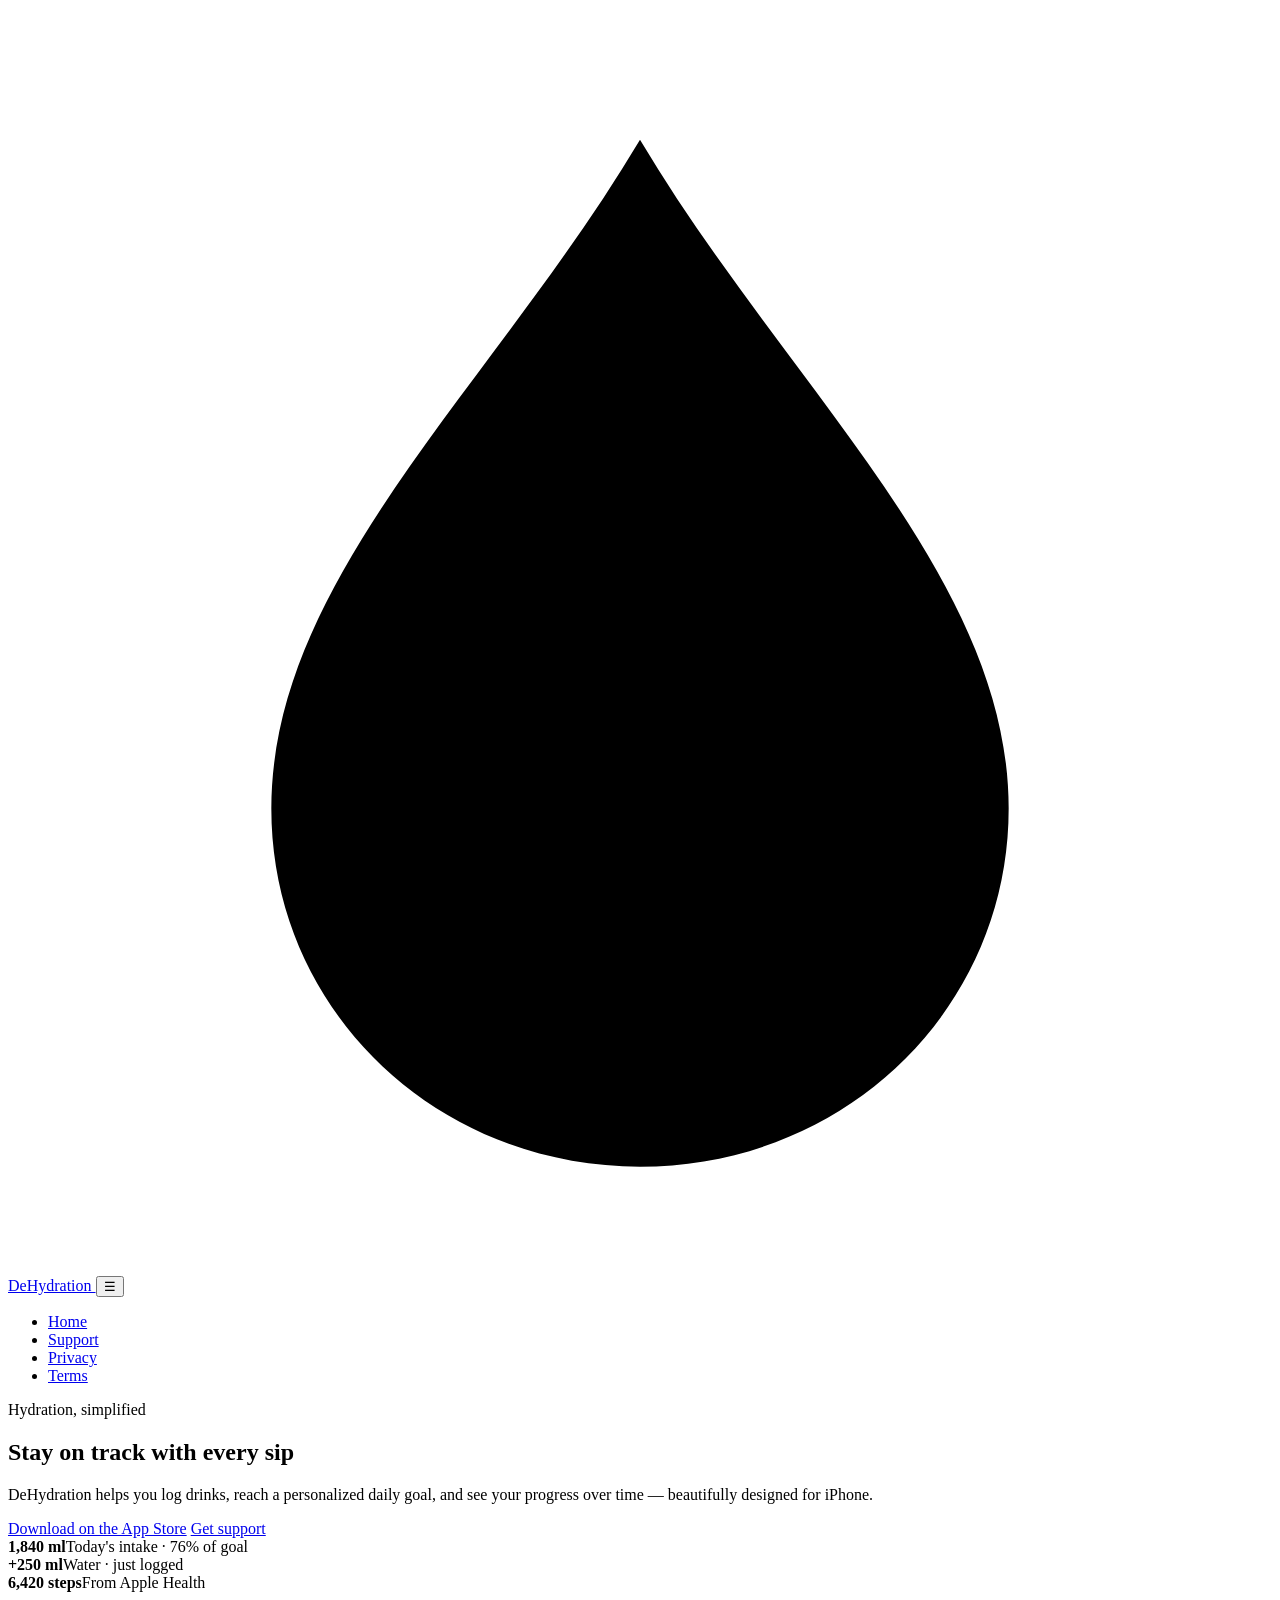
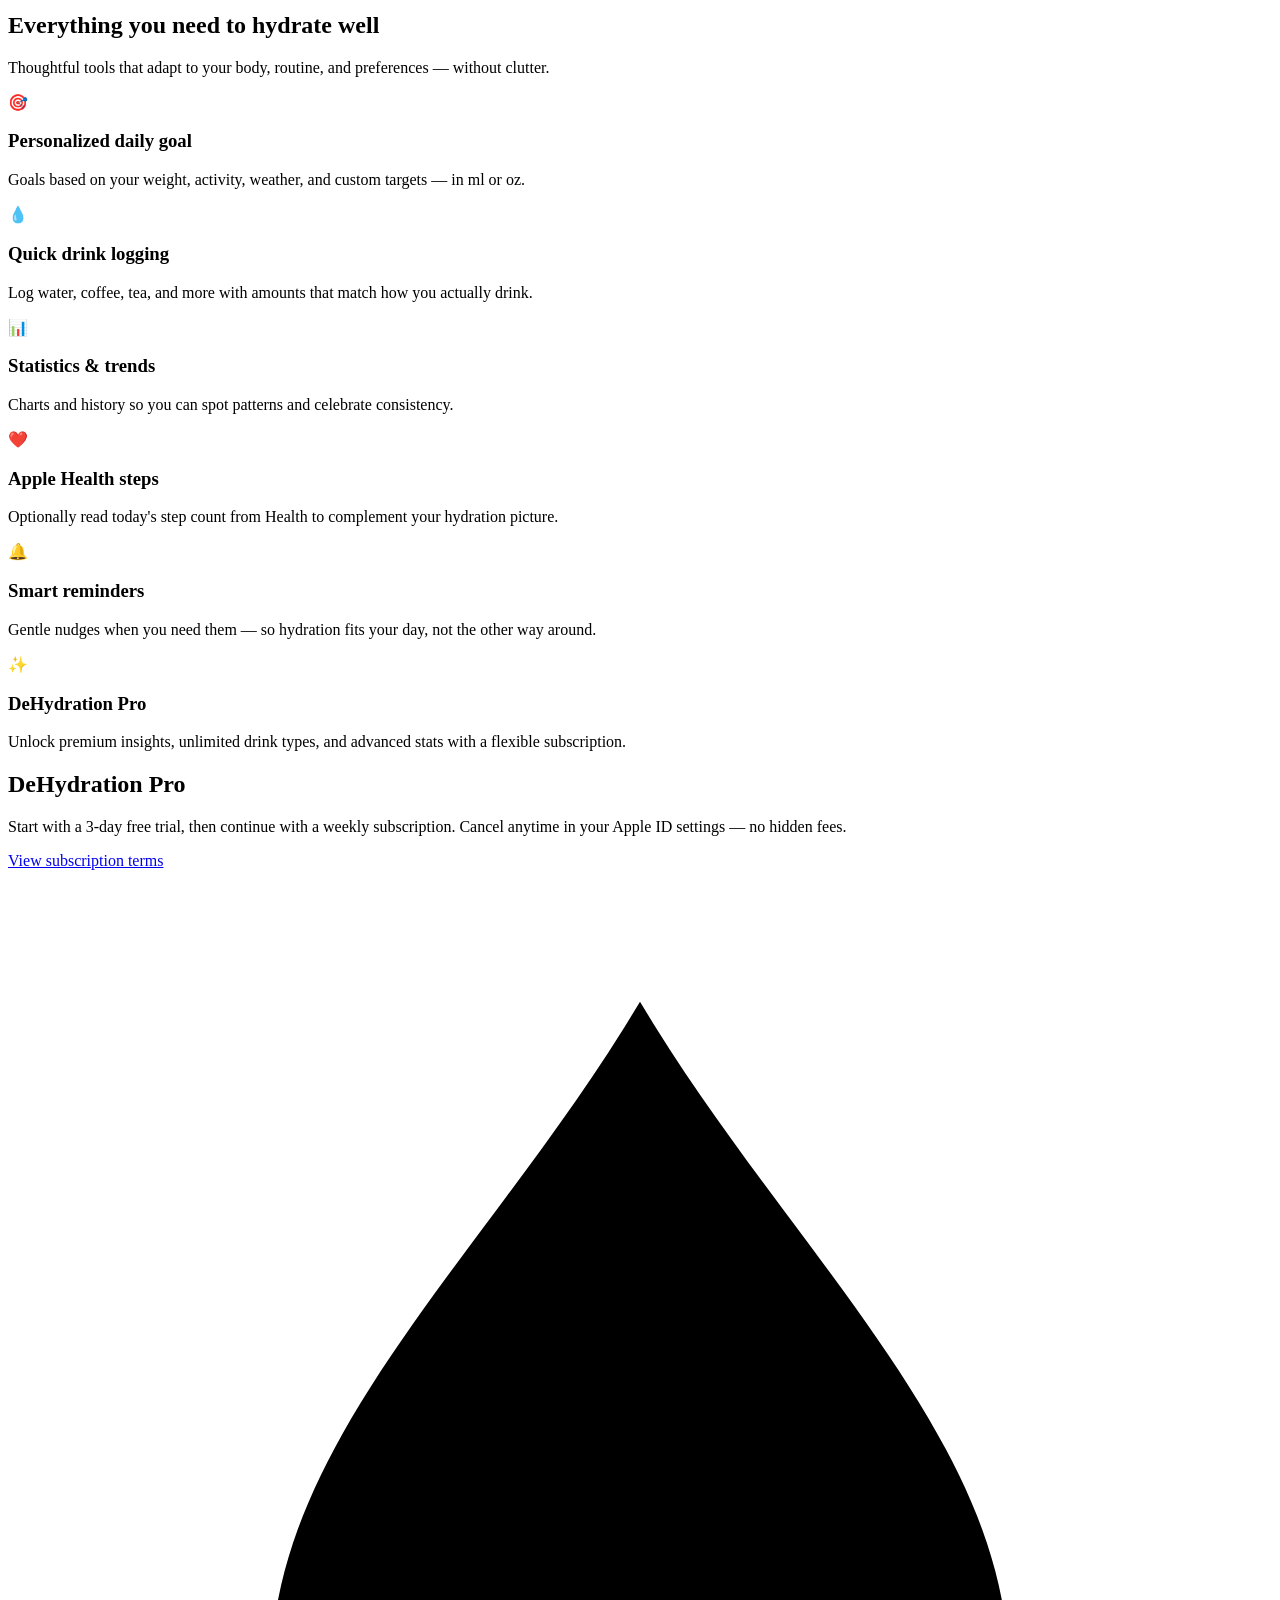
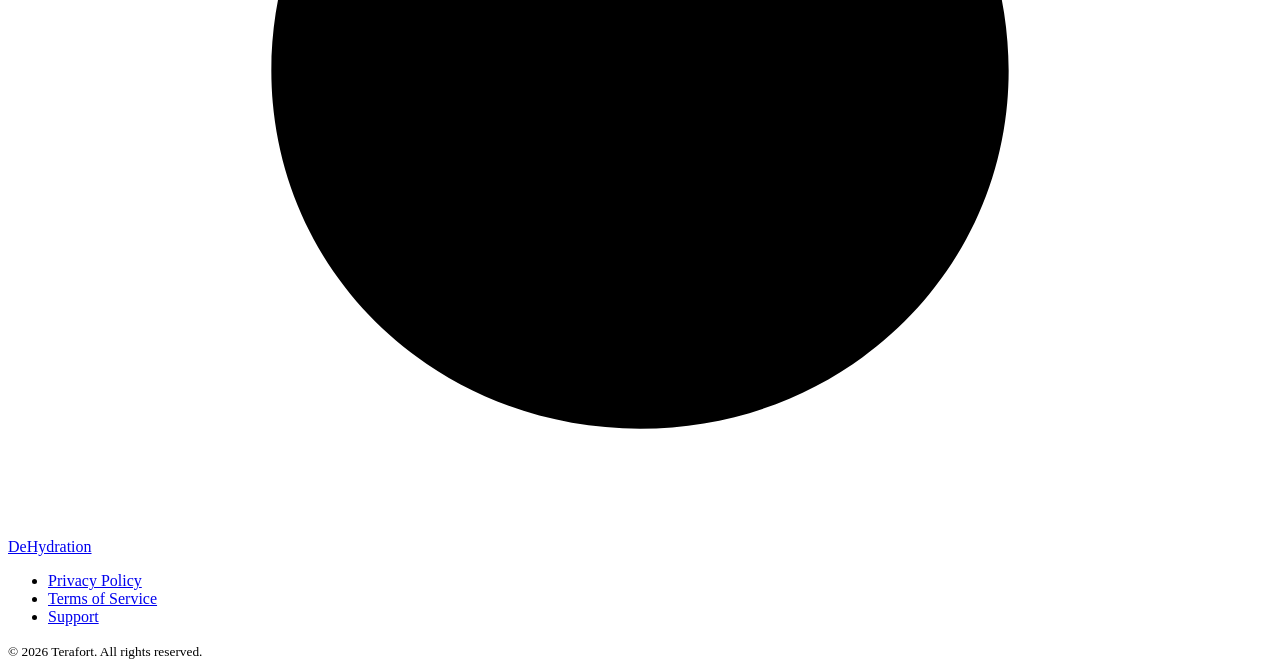
==== index.html @ ff3dae6d "Add index.html - DeHydration landing page" ====
<!DOCTYPE html>
<html lang="en">
<head>
  <meta charset="UTF-8">
  <meta name="viewport" content="width=device-width, initial-scale=1">
  <meta name="description" content="DeHydration — Track daily water intake, hit personalized hydration goals, and build healthier habits on iPhone.">
  <meta name="theme-color" content="#1e6fa8">
  <title>DeHydration — Smart Hydration Tracker for iPhone</title>
  <link rel="preconnect" href="https://fonts.googleapis.com">
  <link rel="preconnect" href="https://fonts.gstatic.com" crossorigin>
  <link href="https://fonts.googleapis.com/css2?family=DM+Sans:ital,opsz,wght@0,9..40,400;0,9..40,500;0,9..40,600;0,9..40,700;1,9..40,400&family=Sora:wght@600;700&display=swap" rel="stylesheet">
  <link rel="stylesheet" href="css/site.css">
  <link rel="icon" href="data:image/svg+xml,%3Csvg xmlns='http://www.w3.org/2000/svg' viewBox='0 0 32 32'%3E%3Cdefs%3E%3ClinearGradient id='g' x1='0%25' y1='0%25' x2='100%25' y2='100%25'%3E%3Cstop offset='0%25' stop-color='%233b9ddd'/%3E%3Cstop offset='100%25' stop-color='%231e6fa8'/%3E%3C/linearGradient%3E%3C/defs%3E%3Crect width='32' height='32' rx='8' fill='url(%23g)'/%3E%3Cpath fill='white' d='M16 6c-2 4-6 8-6 13a6 6 0 0 0 12 0c0-5-4-9-6-13z'/%3E%3C/svg%3E">
</head>
<body>
  <header class="site-nav">
    <div class="wrap site-nav__inner">
      <a class="brand" href="index.html">
        <span class="brand__mark" aria-hidden="true">
          <svg viewBox="0 0 24 24" xmlns="http://www.w3.org/2000/svg"><path d="M12 2.5C9.2 7.2 5 10.8 5 15.2 5 19 8.1 22 12 22s7-3 7-6.8C19 10.8 14.8 7.2 12 2.5z"/></svg>
        </span>
        DeHydration
      </a>
      <button class="nav-toggle" type="button" aria-label="Open menu" aria-expanded="false" data-nav-toggle>☰</button>
      <ul class="nav-links" data-nav-menu>
        <li><a href="index.html" aria-current="page">Home</a></li>
        <li><a href="support.html">Support</a></li>
        <li><a href="privacy.html">Privacy</a></li>
        <li><a href="terms.html">Terms</a></li>
      </ul>
    </div>
  </header>

  <main>
    <section class="hero">
      <div class="wrap hero__grid">
        <div>
          <p class="hero__eyebrow">Hydration, simplified</p>
          <h1>Stay on track with <span>every sip</span></h1>
          <p class="hero__lead">
            DeHydration helps you log drinks, reach a personalized daily goal, and see your progress over time — beautifully designed for iPhone.
          </p>
          <div class="hero__cta">
            <a class="btn btn--primary" href="https://apps.apple.com/app/id0000000000" rel="noopener">Download on the App Store</a>
            <a class="btn btn--ghost" href="support.html">Get support</a>
          </div>
        </div>
        <div class="phone-mock" aria-hidden="true">
          <div class="phone-mock__frame">
            <div class="phone-mock__screen">
              <div class="mock-ring"></div>
              <div class="mock-stat"><strong>1,840 ml</strong><span>Today's intake · 76% of goal</span></div>
              <div class="mock-stat"><strong>+250 ml</strong><span>Water · just logged</span></div>
              <div class="mock-stat"><strong>6,420 steps</strong><span>From Apple Health</span></div>
            </div>
          </div>
        </div>
      </div>
    </section>

    <section class="section" id="features">
      <div class="wrap">
        <h2 class="section__title">Everything you need to hydrate well</h2>
        <p class="section__subtitle">Thoughtful tools that adapt to your body, routine, and preferences — without clutter.</p>
        <div class="features">
          <article class="card">
            <div class="card__icon" aria-hidden="true">🎯</div>
            <h3>Personalized daily goal</h3>
            <p>Goals based on your weight, activity, weather, and custom targets — in ml or oz.</p>
          </article>
          <article class="card">
            <div class="card__icon" aria-hidden="true">💧</div>
            <h3>Quick drink logging</h3>
            <p>Log water, coffee, tea, and more with amounts that match how you actually drink.</p>
          </article>
          <article class="card">
            <div class="card__icon" aria-hidden="true">📊</div>
            <h3>Statistics & trends</h3>
            <p>Charts and history so you can spot patterns and celebrate consistency.</p>
          </article>
          <article class="card">
            <div class="card__icon" aria-hidden="true">❤️</div>
            <h3>Apple Health steps</h3>
            <p>Optionally read today's step count from Health to complement your hydration picture.</p>
          </article>
          <article class="card">
            <div class="card__icon" aria-hidden="true">🔔</div>
            <h3>Smart reminders</h3>
            <p>Gentle nudges when you need them — so hydration fits your day, not the other way around.</p>
          </article>
          <article class="card">
            <div class="card__icon" aria-hidden="true">✨</div>
            <h3>DeHydration Pro</h3>
            <p>Unlock premium insights, unlimited drink types, and advanced stats with a flexible subscription.</p>
          </article>
        </div>
      </div>
    </section>

    <section class="section">
      <div class="wrap">
        <div class="pricing-banner">
          <h2>DeHydration Pro</h2>
          <p>Start with a 3-day free trial, then continue with a weekly subscription. Cancel anytime in your Apple ID settings — no hidden fees.</p>
          <a class="btn btn--primary" href="terms.html#subscriptions">View subscription terms</a>
        </div>
      </div>
    </section>
  </main>

  <footer class="site-footer">
    <div class="wrap site-footer__inner">
      <a class="brand" href="index.html">
        <span class="brand__mark" aria-hidden="true">
          <svg viewBox="0 0 24 24" xmlns="http://www.w3.org/2000/svg"><path d="M12 2.5C9.2 7.2 5 10.8 5 15.2 5 19 8.1 22 12 22s7-3 7-6.8C19 10.8 14.8 7.2 12 2.5z"/></svg>
        </span>
        DeHydration
      </a>
      <ul class="footer-links">
        <li><a href="privacy.html">Privacy Policy</a></li>
        <li><a href="terms.html">Terms of Service</a></li>
        <li><a href="support.html">Support</a></li>
      </ul>
      <small>© <span id="year"></span> Terafort. All rights reserved.</small>
    </div>
  </footer>

  <script>
    document.getElementById('year').textContent = new Date().getFullYear();
    const toggle = document.querySelector('[data-nav-toggle]');
    const menu = document.querySelector('[data-nav-menu]');
    toggle?.addEventListener('click', () => {
      const open = menu.classList.toggle('is-open');
      toggle.setAttribute('aria-expanded', open);
    });
  </script>
</body>
</html>
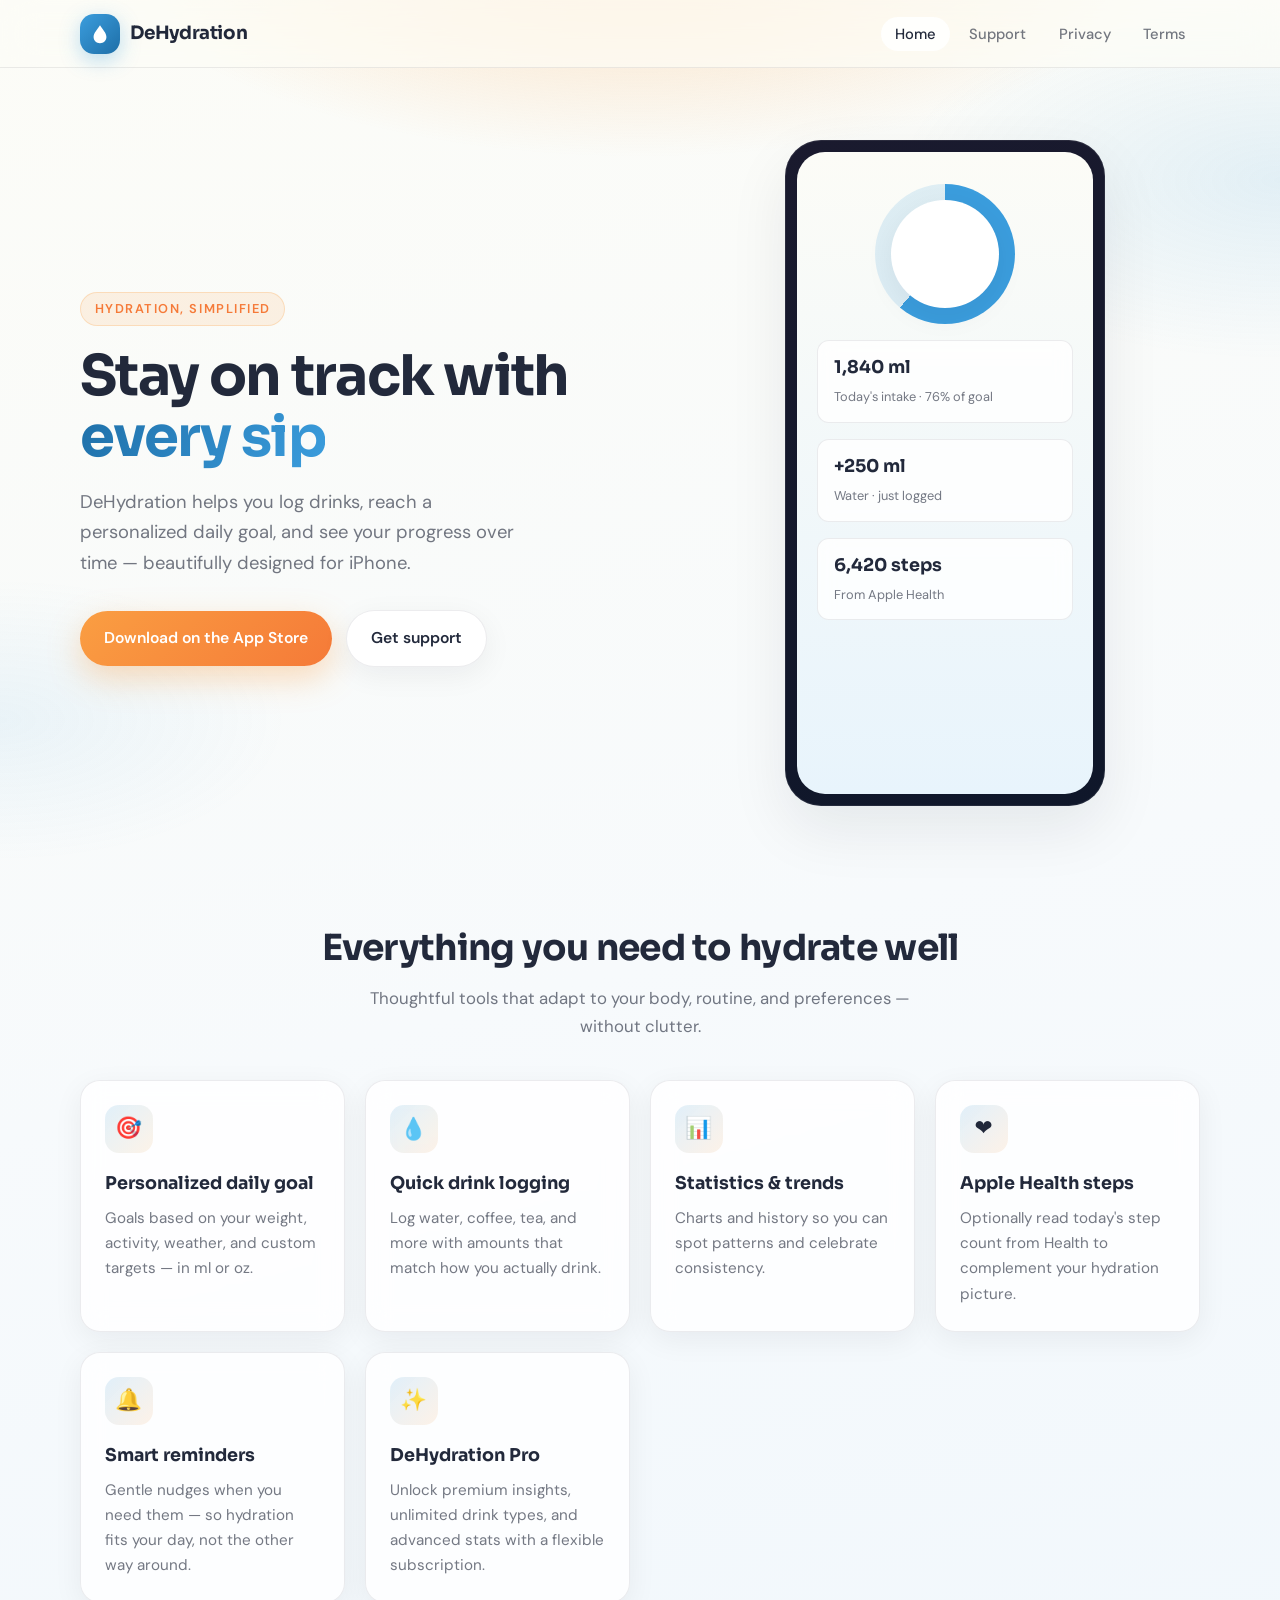
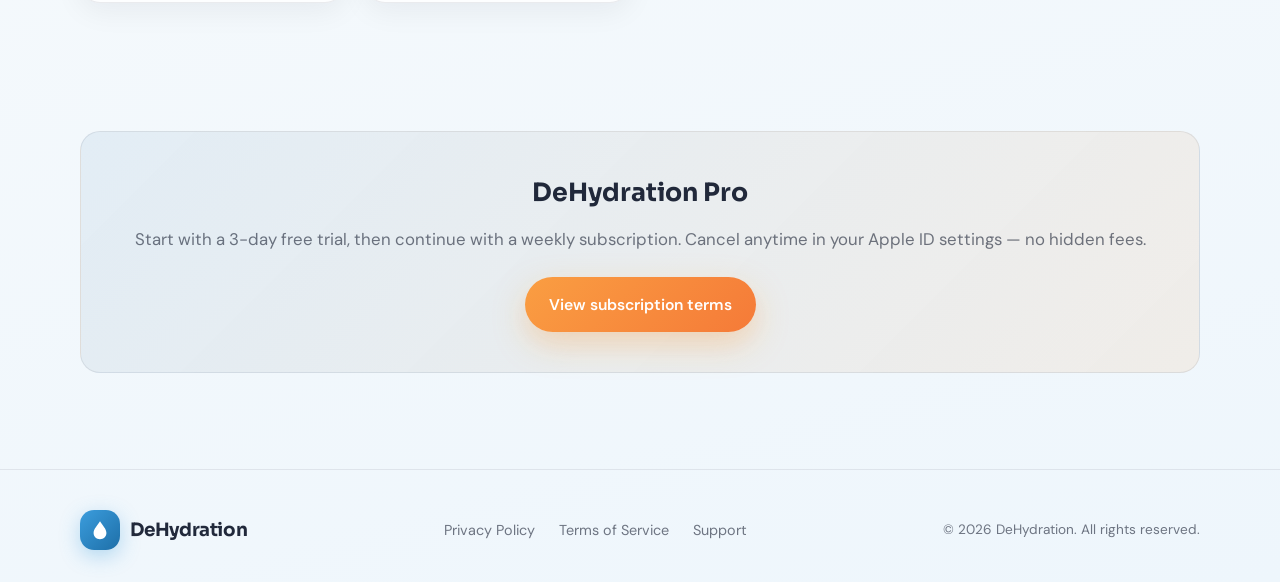
==== commit 1044eeb1: "Update index.html" ====
--- a/index.html
+++ b/index.html
@@ -121,7 +121,7 @@
         <li><a href="terms.html">Terms of Service</a></li>
         <li><a href="support.html">Support</a></li>
       </ul>
-      <small>© <span id="year"></span> Terafort. All rights reserved.</small>
+      <small>© <span id="year"></span> DeHydration. All rights reserved.</small>
     </div>
   </footer>
 
--- a/css/site.css
+++ b/css/site.css
@@ -0,0 +1,638 @@
+/* DeHydration — GitHub Pages shared styles */
+
+:root {
+  --accent: #fa9e42;
+  --accent-deep: #f57a38;
+  --accent-glow: rgba(250, 158, 66, 0.35);
+  --bg-top: #fcfcf7;
+  --bg-bottom: #f7fafc;
+  --surface: rgba(255, 255, 255, 0.82);
+  --surface-solid: #ffffff;
+  --stroke: rgba(15, 23, 42, 0.08);
+  --text: rgba(15, 23, 42, 0.92);
+  --text-muted: rgba(15, 23, 42, 0.58);
+  --water: #3b9ddd;
+  --water-deep: #1e6fa8;
+  --radius: 20px;
+  --radius-sm: 12px;
+  --shadow: 0 24px 60px rgba(15, 23, 42, 0.08);
+  --shadow-soft: 0 8px 30px rgba(15, 23, 42, 0.06);
+  --max: 1120px;
+  --legal-max: 760px;
+  --font-display: "Sora", system-ui, sans-serif;
+  --font-body: "DM Sans", system-ui, sans-serif;
+}
+
+*,
+*::before,
+*::after {
+  box-sizing: border-box;
+}
+
+html {
+  scroll-behavior: smooth;
+}
+
+body {
+  margin: 0;
+  min-height: 100vh;
+  font-family: var(--font-body);
+  font-size: 1.05rem;
+  line-height: 1.65;
+  color: var(--text);
+  background: linear-gradient(165deg, var(--bg-top) 0%, var(--bg-bottom) 45%, #eef6fc 100%);
+  -webkit-font-smoothing: antialiased;
+}
+
+body::before {
+  content: "";
+  position: fixed;
+  inset: 0;
+  pointer-events: none;
+  background:
+    radial-gradient(ellipse 80% 50% at 50% -10%, var(--accent-glow), transparent 55%),
+    radial-gradient(ellipse 60% 40% at 100% 20%, rgba(59, 157, 221, 0.12), transparent 50%),
+    radial-gradient(ellipse 50% 35% at 0% 80%, rgba(59, 157, 221, 0.08), transparent 45%);
+  z-index: -1;
+}
+
+a {
+  color: var(--water-deep);
+  text-decoration-thickness: 1px;
+  text-underline-offset: 3px;
+}
+
+a:hover {
+  color: var(--accent-deep);
+}
+
+img {
+  max-width: 100%;
+  height: auto;
+}
+
+/* ——— Layout ——— */
+
+.wrap {
+  width: min(var(--max), calc(100% - 2rem));
+  margin-inline: auto;
+}
+
+.wrap--legal {
+  width: min(var(--legal-max), calc(100% - 2rem));
+  margin-inline: auto;
+}
+
+/* ——— Nav ——— */
+
+.site-nav {
+  position: sticky;
+  top: 0;
+  z-index: 100;
+  padding: 0.85rem 0;
+  backdrop-filter: blur(18px) saturate(1.4);
+  -webkit-backdrop-filter: blur(18px) saturate(1.4);
+  background: rgba(252, 252, 247, 0.72);
+  border-bottom: 1px solid var(--stroke);
+}
+
+.site-nav__inner {
+  display: flex;
+  align-items: center;
+  justify-content: space-between;
+  gap: 1rem;
+}
+
+.brand {
+  display: inline-flex;
+  align-items: center;
+  gap: 0.65rem;
+  text-decoration: none;
+  color: var(--text);
+  font-family: var(--font-display);
+  font-weight: 700;
+  font-size: 1.15rem;
+  letter-spacing: -0.02em;
+}
+
+.brand:hover {
+  color: var(--text);
+}
+
+.brand__mark {
+  width: 40px;
+  height: 40px;
+  border-radius: 14px;
+  background: linear-gradient(135deg, var(--water) 0%, var(--water-deep) 100%);
+  display: grid;
+  place-items: center;
+  box-shadow: 0 6px 20px rgba(59, 157, 221, 0.35);
+  flex-shrink: 0;
+}
+
+.brand__mark svg {
+  width: 22px;
+  height: 22px;
+  fill: white;
+}
+
+.nav-links {
+  display: flex;
+  align-items: center;
+  gap: 0.35rem;
+  list-style: none;
+  margin: 0;
+  padding: 0;
+}
+
+.nav-links a {
+  text-decoration: none;
+  color: var(--text-muted);
+  font-size: 0.92rem;
+  font-weight: 500;
+  padding: 0.45rem 0.85rem;
+  border-radius: 999px;
+  transition: background 0.2s, color 0.2s;
+}
+
+.nav-links a:hover,
+.nav-links a[aria-current="page"] {
+  color: var(--text);
+  background: rgba(255, 255, 255, 0.85);
+}
+
+.nav-toggle {
+  display: none;
+  background: var(--surface-solid);
+  border: 1px solid var(--stroke);
+  border-radius: 10px;
+  padding: 0.5rem 0.65rem;
+  cursor: pointer;
+}
+
+/* ——— Hero (marketing) ——— */
+
+.hero {
+  padding: 4.5rem 0 3rem;
+}
+
+.hero__grid {
+  display: grid;
+  grid-template-columns: 1.05fr 0.95fr;
+  gap: 3rem;
+  align-items: center;
+}
+
+.hero__eyebrow {
+  display: inline-flex;
+  align-items: center;
+  gap: 0.5rem;
+  font-size: 0.8rem;
+  font-weight: 600;
+  letter-spacing: 0.12em;
+  text-transform: uppercase;
+  color: var(--accent-deep);
+  background: rgba(250, 158, 66, 0.12);
+  border: 1px solid rgba(250, 158, 66, 0.25);
+  padding: 0.35rem 0.85rem;
+  border-radius: 999px;
+  margin-bottom: 1.25rem;
+}
+
+.hero h1 {
+  font-family: var(--font-display);
+  font-size: clamp(2.4rem, 5vw, 3.5rem);
+  line-height: 1.08;
+  letter-spacing: -0.03em;
+  margin: 0 0 1.25rem;
+}
+
+.hero h1 span {
+  background: linear-gradient(120deg, var(--water-deep), var(--water));
+  -webkit-background-clip: text;
+  background-clip: text;
+  color: transparent;
+}
+
+.hero__lead {
+  font-size: 1.15rem;
+  color: var(--text-muted);
+  max-width: 34ch;
+  margin: 0 0 2rem;
+}
+
+.hero__cta {
+  display: flex;
+  flex-wrap: wrap;
+  gap: 0.85rem;
+  align-items: center;
+}
+
+.btn {
+  display: inline-flex;
+  align-items: center;
+  justify-content: center;
+  gap: 0.5rem;
+  padding: 0.9rem 1.5rem;
+  border-radius: 999px;
+  font-weight: 600;
+  font-size: 0.98rem;
+  text-decoration: none;
+  border: none;
+  cursor: pointer;
+  transition: transform 0.2s, box-shadow 0.2s;
+}
+
+.btn--primary {
+  background: linear-gradient(135deg, var(--accent), var(--accent-deep));
+  color: white;
+  box-shadow: 0 12px 32px var(--accent-glow);
+}
+
+.btn--primary:hover {
+  color: white;
+  transform: translateY(-2px);
+  box-shadow: 0 16px 40px var(--accent-glow);
+}
+
+.btn--ghost {
+  background: var(--surface-solid);
+  color: var(--text);
+  border: 1px solid var(--stroke);
+  box-shadow: var(--shadow-soft);
+}
+
+.btn--ghost:hover {
+  color: var(--text);
+  transform: translateY(-1px);
+}
+
+.phone-mock {
+  position: relative;
+  justify-self: center;
+  width: min(320px, 100%);
+}
+
+.phone-mock__frame {
+  border-radius: 36px;
+  padding: 12px;
+  background: linear-gradient(160deg, #1a1a2e 0%, #0f172a 100%);
+  box-shadow: var(--shadow), 0 0 0 1px rgba(255, 255, 255, 0.08) inset;
+}
+
+.phone-mock__screen {
+  border-radius: 28px;
+  overflow: hidden;
+  aspect-ratio: 9 / 19.5;
+  background: linear-gradient(180deg, #fcfcf7 0%, #e8f4fc 100%);
+  padding: 1.5rem 1.25rem;
+  display: flex;
+  flex-direction: column;
+  gap: 1rem;
+}
+
+.mock-ring {
+  width: 140px;
+  height: 140px;
+  margin: 0.5rem auto 0;
+  border-radius: 50%;
+  background: conic-gradient(var(--water) 0deg 220deg, rgba(59, 157, 221, 0.15) 220deg);
+  display: grid;
+  place-items: center;
+  position: relative;
+}
+
+.mock-ring::after {
+  content: "";
+  width: 108px;
+  height: 108px;
+  border-radius: 50%;
+  background: var(--surface-solid);
+  box-shadow: var(--shadow-soft);
+}
+
+.mock-stat {
+  background: var(--surface);
+  border: 1px solid var(--stroke);
+  border-radius: var(--radius-sm);
+  padding: 0.75rem 1rem;
+  backdrop-filter: blur(8px);
+}
+
+.mock-stat strong {
+  display: block;
+  font-family: var(--font-display);
+  font-size: 1.1rem;
+}
+
+.mock-stat span {
+  font-size: 0.8rem;
+  color: var(--text-muted);
+}
+
+/* ——— Sections ——— */
+
+.section {
+  padding: 4rem 0;
+}
+
+.section__title {
+  font-family: var(--font-display);
+  font-size: clamp(1.75rem, 3vw, 2.25rem);
+  letter-spacing: -0.02em;
+  text-align: center;
+  margin: 0 0 0.5rem;
+}
+
+.section__subtitle {
+  text-align: center;
+  color: var(--text-muted);
+  max-width: 48ch;
+  margin: 0 auto 2.5rem;
+}
+
+.features {
+  display: grid;
+  grid-template-columns: repeat(auto-fit, minmax(240px, 1fr));
+  gap: 1.25rem;
+}
+
+.card {
+  background: var(--surface);
+  border: 1px solid var(--stroke);
+  border-radius: var(--radius);
+  padding: 1.5rem;
+  backdrop-filter: blur(12px);
+  box-shadow: var(--shadow-soft);
+  transition: transform 0.25s, box-shadow 0.25s;
+}
+
+.card:hover {
+  transform: translateY(-4px);
+  box-shadow: var(--shadow);
+}
+
+.card__icon {
+  width: 48px;
+  height: 48px;
+  border-radius: 14px;
+  display: grid;
+  place-items: center;
+  font-size: 1.35rem;
+  margin-bottom: 1rem;
+  background: linear-gradient(135deg, rgba(59, 157, 221, 0.15), rgba(250, 158, 66, 0.12));
+}
+
+.card h3 {
+  font-family: var(--font-display);
+  font-size: 1.1rem;
+  margin: 0 0 0.5rem;
+}
+
+.card p {
+  margin: 0;
+  font-size: 0.95rem;
+  color: var(--text-muted);
+}
+
+.pricing-banner {
+  text-align: center;
+  padding: 2.5rem 2rem;
+  border-radius: var(--radius);
+  background: linear-gradient(135deg, rgba(30, 111, 168, 0.08), rgba(250, 158, 66, 0.1));
+  border: 1px solid var(--stroke);
+}
+
+.pricing-banner h2 {
+  font-family: var(--font-display);
+  margin: 0 0 0.75rem;
+}
+
+.pricing-banner p {
+  color: var(--text-muted);
+  margin: 0 0 1.5rem;
+}
+
+/* ——— Legal pages ——— */
+
+.page-header {
+  padding: 3rem 0 1.5rem;
+  text-align: center;
+}
+
+.page-header h1 {
+  font-family: var(--font-display);
+  font-size: clamp(2rem, 4vw, 2.75rem);
+  letter-spacing: -0.02em;
+  margin: 0 0 0.5rem;
+}
+
+.page-header .meta {
+  color: var(--text-muted);
+  font-size: 0.92rem;
+}
+
+.legal-card {
+  background: var(--surface-solid);
+  border: 1px solid var(--stroke);
+  border-radius: var(--radius);
+  padding: 2.5rem 2.25rem;
+  box-shadow: var(--shadow-soft);
+  margin-bottom: 3rem;
+}
+
+.legal-card h2 {
+  font-family: var(--font-display);
+  font-size: 1.25rem;
+  margin: 2rem 0 0.75rem;
+  letter-spacing: -0.01em;
+}
+
+.legal-card h2:first-child {
+  margin-top: 0;
+}
+
+.legal-card h3 {
+  font-size: 1.05rem;
+  margin: 1.5rem 0 0.5rem;
+}
+
+.legal-card p,
+.legal-card li {
+  color: var(--text);
+  font-size: 0.98rem;
+}
+
+.legal-card ul,
+.legal-card ol {
+  padding-left: 1.35rem;
+}
+
+.legal-card li {
+  margin-bottom: 0.4rem;
+}
+
+.toc {
+  background: rgba(59, 157, 221, 0.06);
+  border: 1px solid rgba(59, 157, 221, 0.15);
+  border-radius: var(--radius-sm);
+  padding: 1.25rem 1.5rem;
+  margin-bottom: 2rem;
+}
+
+.toc strong {
+  display: block;
+  font-family: var(--font-display);
+  margin-bottom: 0.65rem;
+}
+
+.toc ol {
+  margin: 0;
+  padding-left: 1.25rem;
+}
+
+.toc a {
+  text-decoration: none;
+  font-size: 0.92rem;
+}
+
+.toc a:hover {
+  text-decoration: underline;
+}
+
+/* ——— Support ——— */
+
+.support-grid {
+  display: grid;
+  grid-template-columns: repeat(auto-fit, minmax(280px, 1fr));
+  gap: 1.25rem;
+  margin-bottom: 2rem;
+}
+
+.faq details {
+  background: var(--surface-solid);
+  border: 1px solid var(--stroke);
+  border-radius: var(--radius-sm);
+  padding: 1rem 1.25rem;
+  margin-bottom: 0.75rem;
+}
+
+.faq summary {
+  font-weight: 600;
+  cursor: pointer;
+  list-style: none;
+}
+
+.faq summary::-webkit-details-marker {
+  display: none;
+}
+
+.faq details[open] summary {
+  margin-bottom: 0.75rem;
+  color: var(--water-deep);
+}
+
+.faq p {
+  margin: 0;
+  color: var(--text-muted);
+  font-size: 0.95rem;
+}
+
+.contact-box {
+  text-align: center;
+  padding: 2rem;
+  border-radius: var(--radius);
+  background: var(--surface);
+  border: 1px solid var(--stroke);
+}
+
+/* ——— Footer ——— */
+
+.site-footer {
+  padding: 2.5rem 0 2rem;
+  border-top: 1px solid var(--stroke);
+  margin-top: 2rem;
+}
+
+.site-footer__inner {
+  display: flex;
+  flex-wrap: wrap;
+  justify-content: space-between;
+  align-items: center;
+  gap: 1.5rem;
+}
+
+.footer-links {
+  display: flex;
+  flex-wrap: wrap;
+  gap: 1rem 1.5rem;
+  list-style: none;
+  margin: 0;
+  padding: 0;
+}
+
+.footer-links a {
+  text-decoration: none;
+  font-size: 0.9rem;
+  color: var(--text-muted);
+}
+
+.footer-links a:hover {
+  color: var(--text);
+}
+
+.site-footer small {
+  color: var(--text-muted);
+  font-size: 0.85rem;
+}
+
+/* ——— Responsive ——— */
+
+@media (max-width: 900px) {
+  .hero__grid {
+    grid-template-columns: 1fr;
+    text-align: center;
+  }
+
+  .hero__lead {
+    margin-inline: auto;
+  }
+
+  .hero__cta {
+    justify-content: center;
+  }
+
+  .phone-mock {
+    order: -1;
+  }
+}
+
+@media (max-width: 720px) {
+  .nav-toggle {
+    display: block;
+  }
+
+  .nav-links {
+    display: none;
+    position: absolute;
+    top: 100%;
+    left: 0;
+    right: 0;
+    flex-direction: column;
+    padding: 1rem;
+    background: rgba(252, 252, 247, 0.96);
+    border-bottom: 1px solid var(--stroke);
+  }
+
+  .nav-links.is-open {
+    display: flex;
+  }
+
+  .site-nav__inner {
+    position: relative;
+  }
+
+  .legal-card {
+    padding: 1.75rem 1.25rem;
+  }
+}
